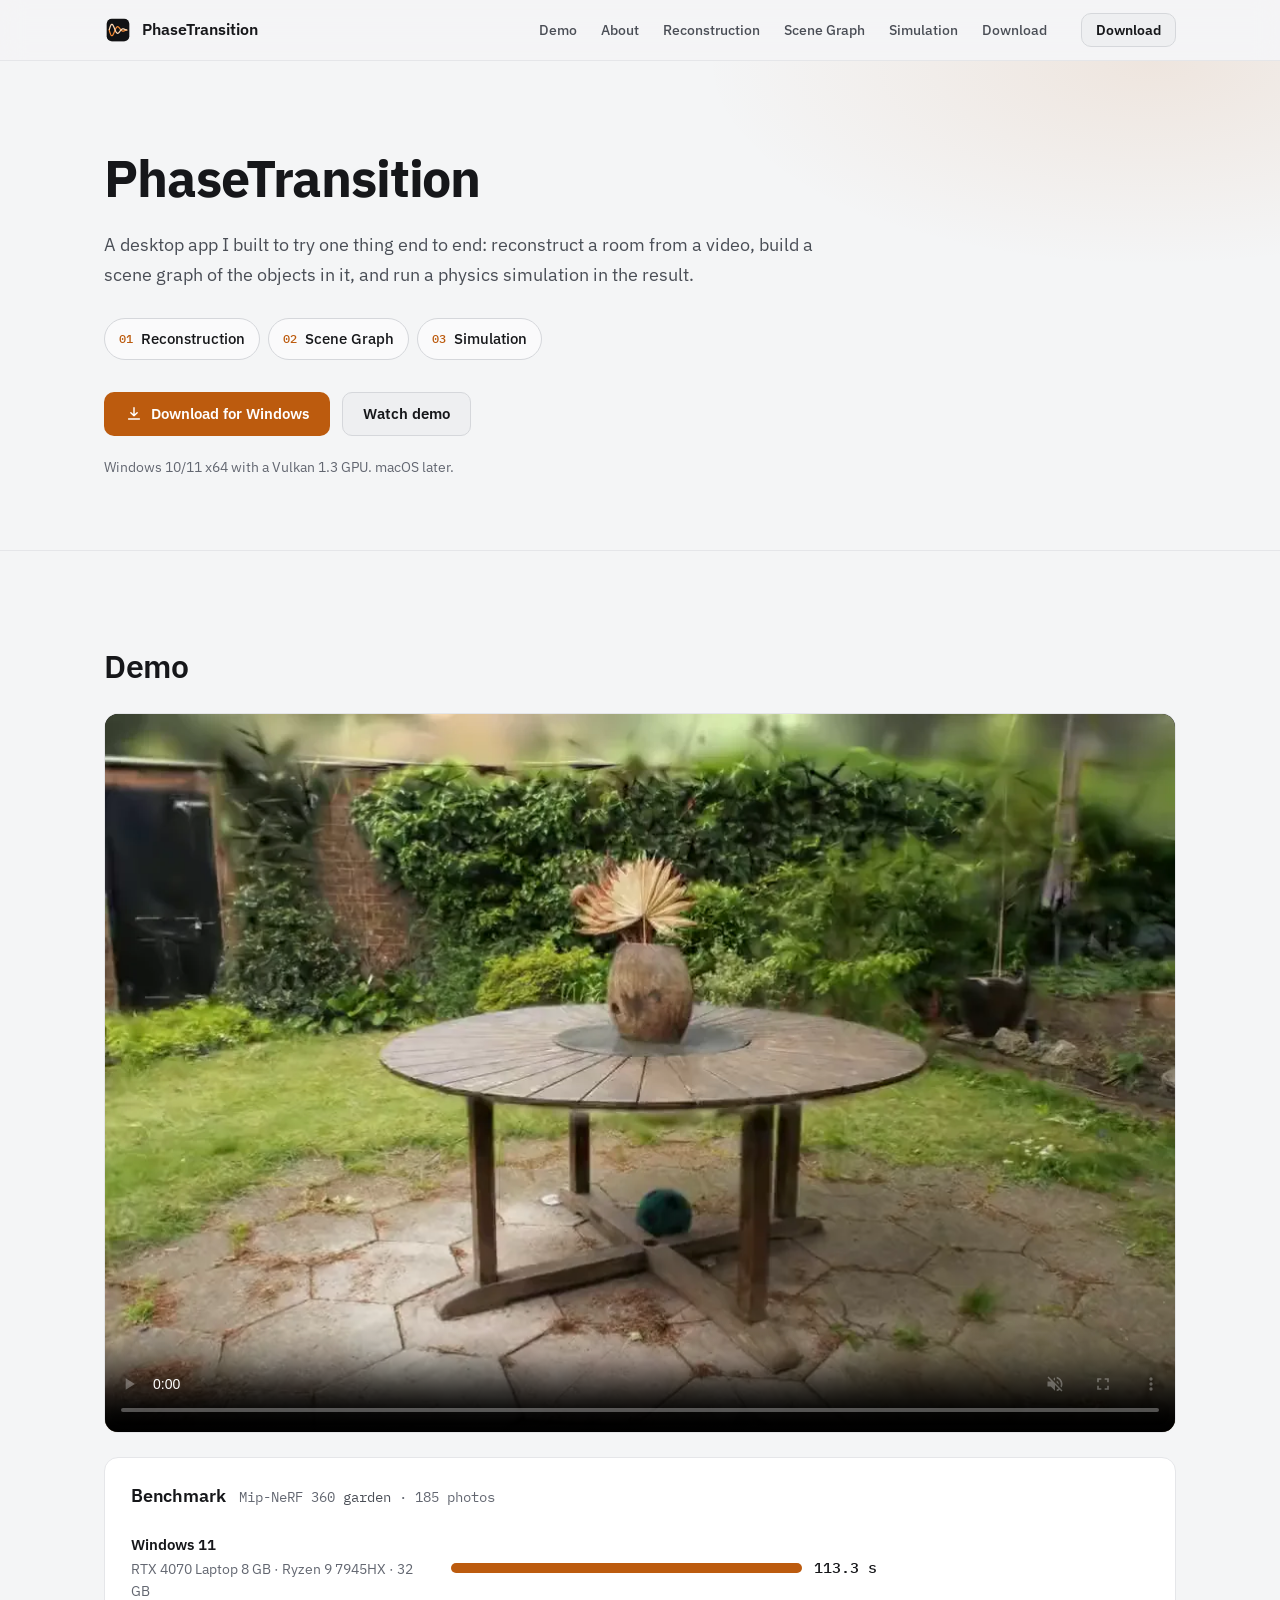
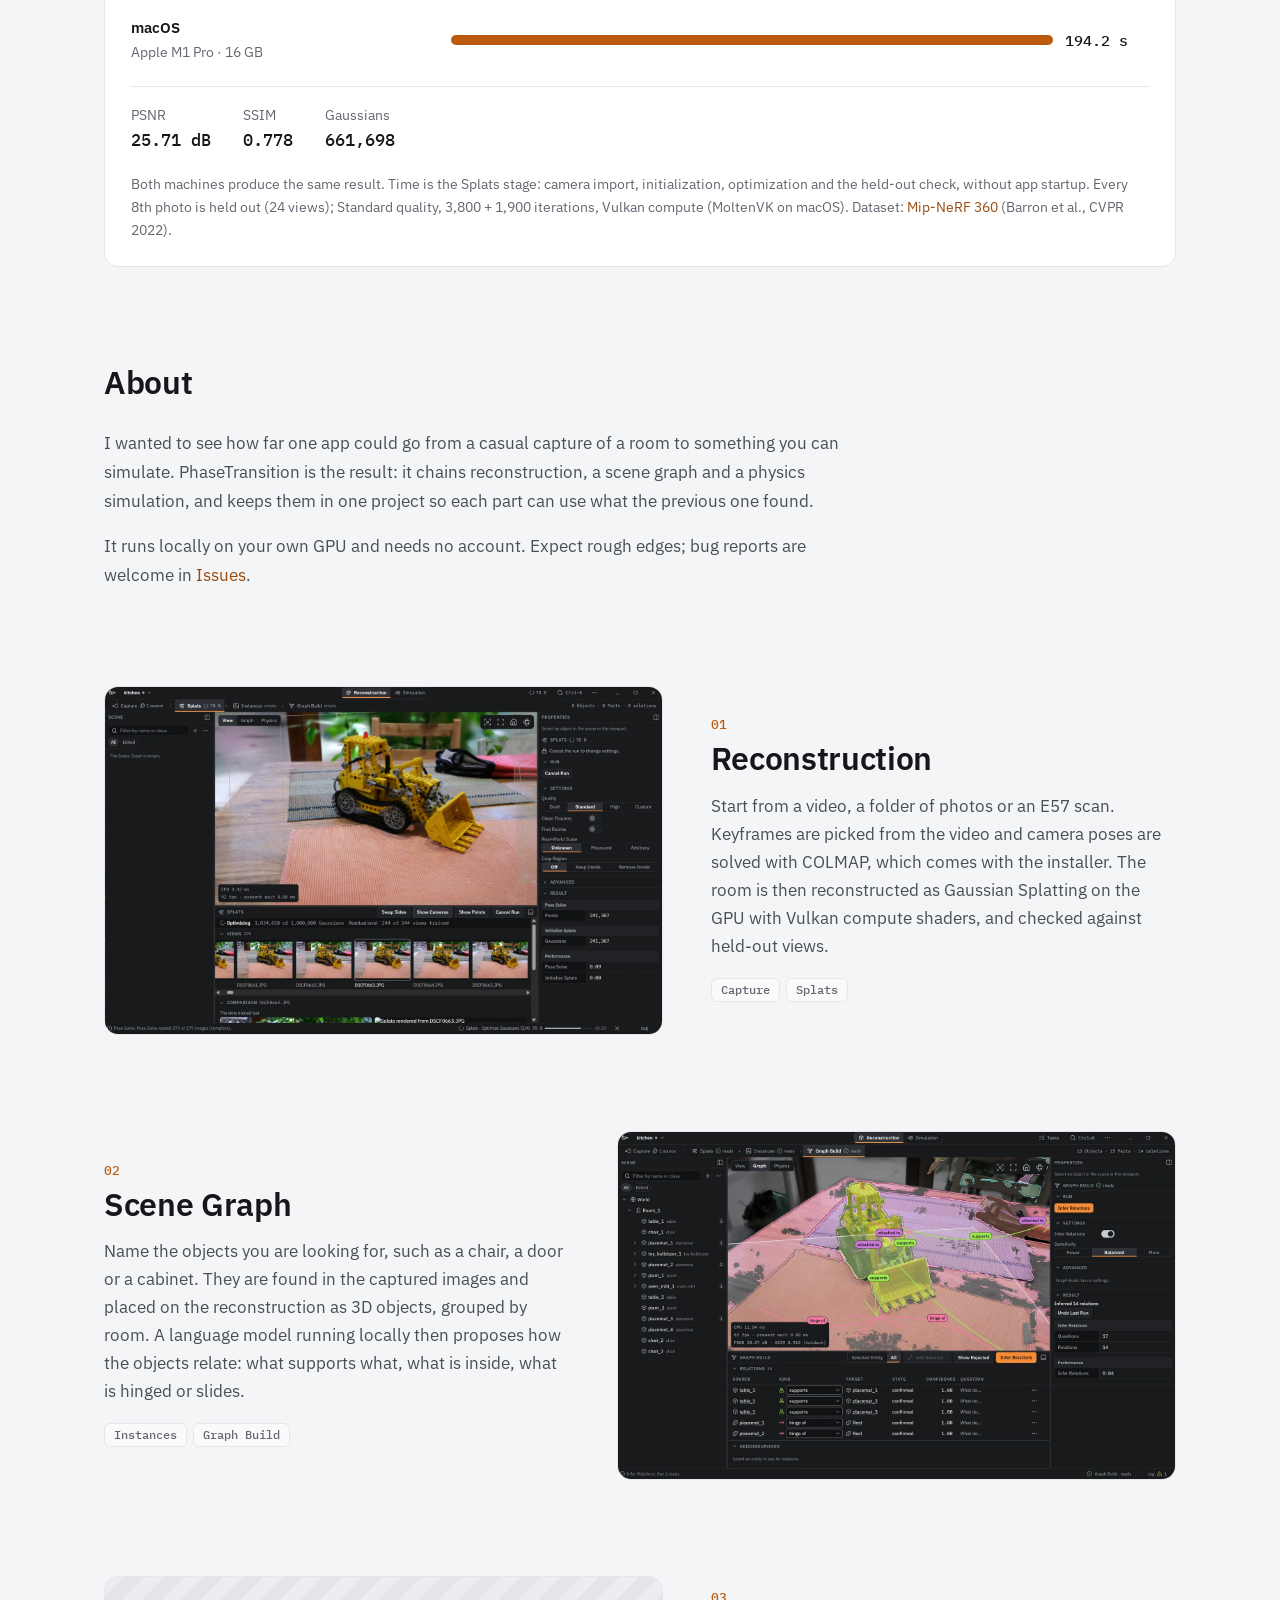
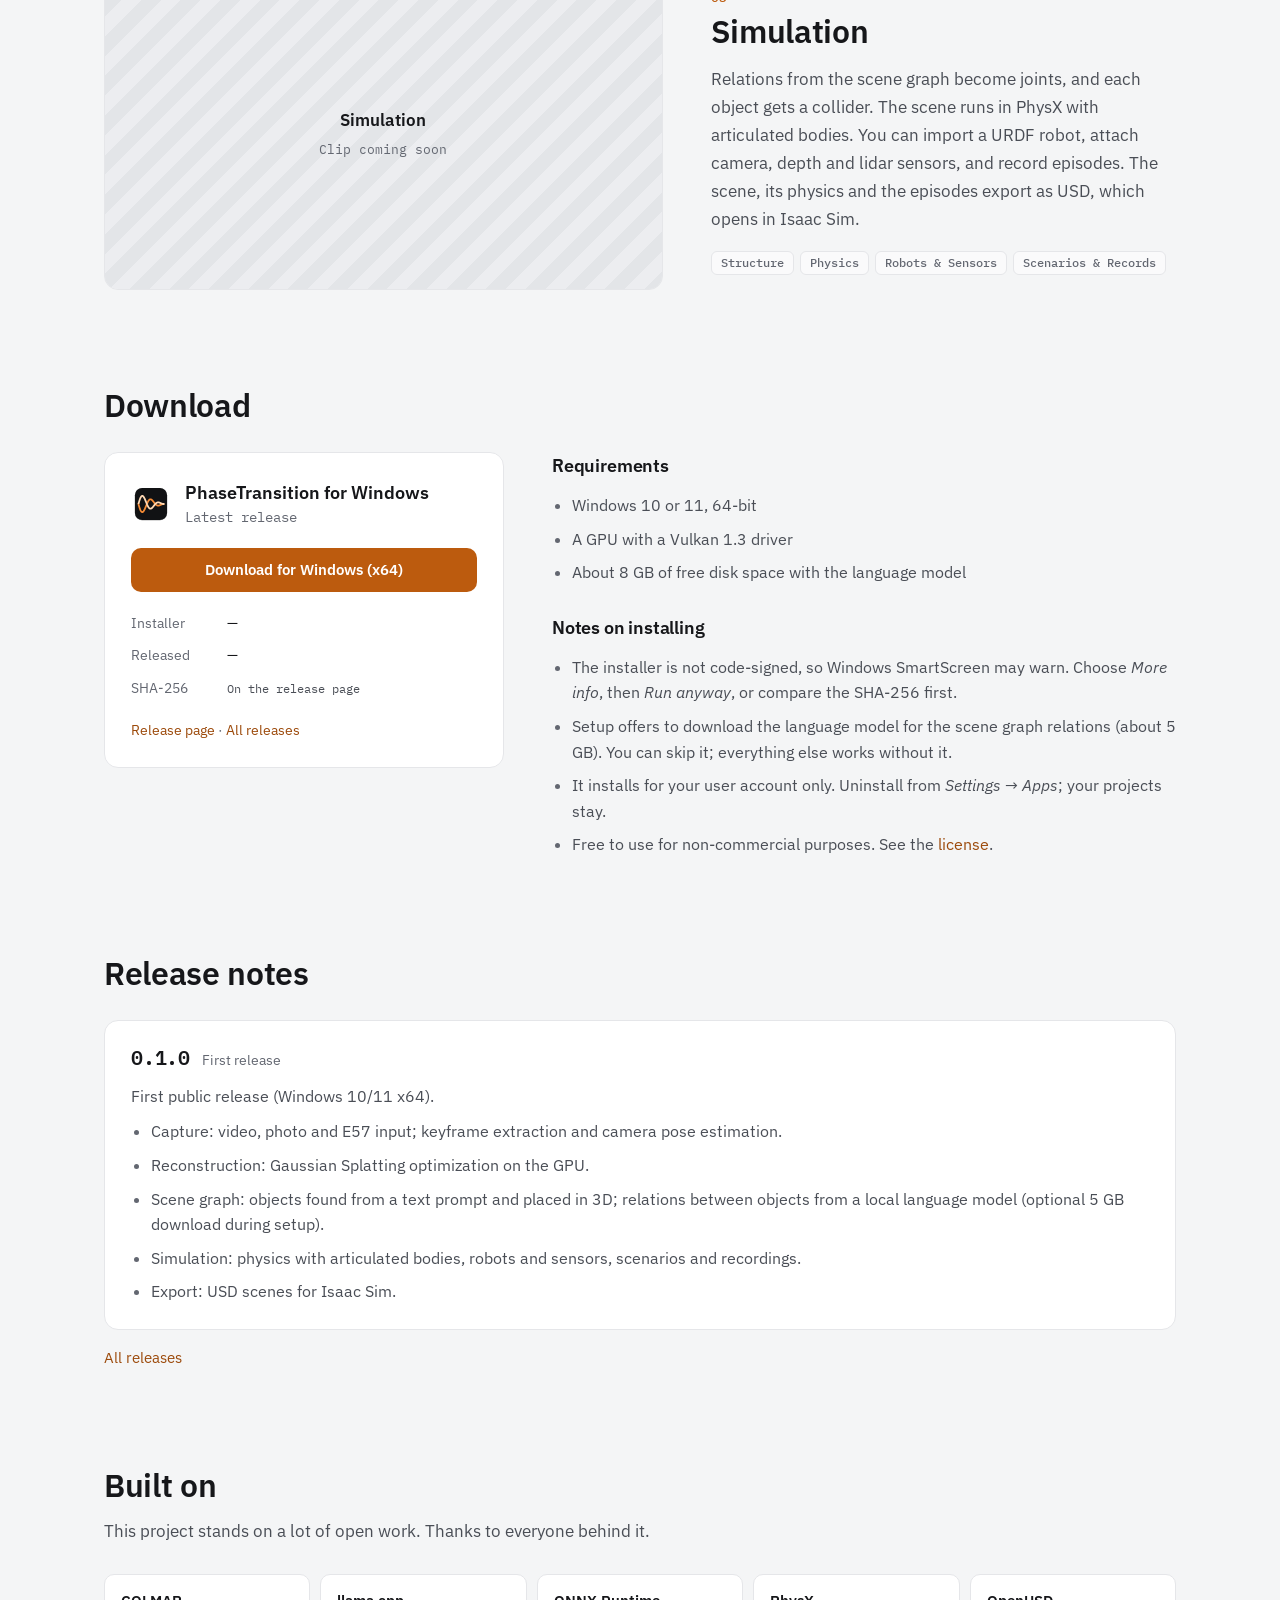
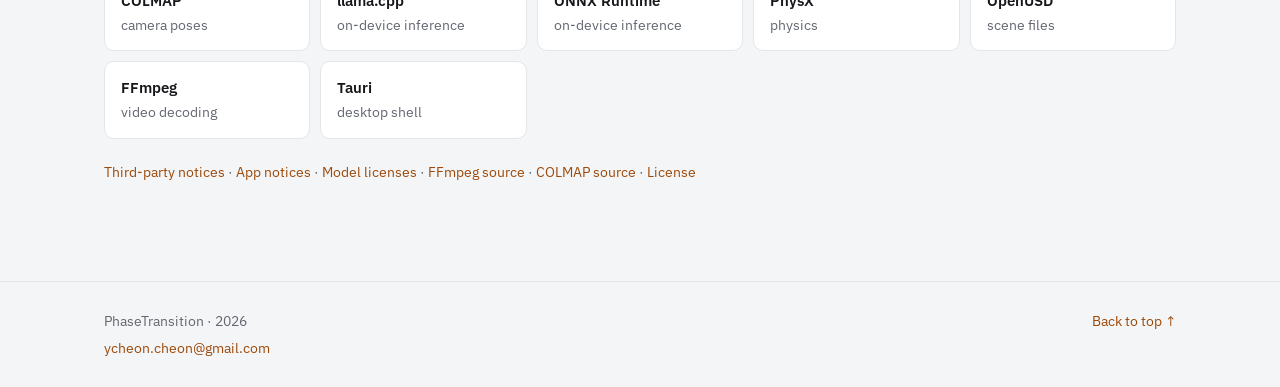
==== docs/index.html @ 4dd26471 "Project page and README The project page (docs/, GitHub Pages) staged by the app's release tooling, " ====
<!doctype html>
<html lang="en">
<head>
  <meta charset="utf-8">
  <meta name="viewport" content="width=device-width, initial-scale=1">
  <title>PhaseTransition</title>
  <meta name="description" content="Reconstruct a room from a video, build a scene graph of what is in it, and run a physics simulation in it.">
  <meta property="og:title" content="PhaseTransition">
  <meta property="og:description" content="Reconstruction, scene graph and simulation in one desktop app.">
  <meta property="og:type" content="website">
  <meta name="color-scheme" content="dark light">
  <link rel="icon" href="assets/img/app_icon.svg" type="image/svg+xml">
  <link rel="preconnect" href="https://fonts.googleapis.com">
  <link rel="preconnect" href="https://fonts.gstatic.com" crossorigin>
  <link rel="stylesheet" href="https://fonts.googleapis.com/css2?family=IBM+Plex+Mono:wght@400;500&family=IBM+Plex+Sans:wght@400;500;600;700&display=swap">
  <link rel="stylesheet" href="assets/css/site.css">
  <script src="assets/js/site.js" defer></script>
</head>
<body data-repo="chanchoen/PhaseTransition" data-installer="PhaseTransition_x64-setup.exe" data-youtube-id="">

<a class="skip" href="#main">Skip to content</a>

<header class="nav" id="top">
  <div class="nav__inner">
    <a class="brand" href="#top" aria-label="PhaseTransition, back to top">
      <img src="assets/img/app_icon.svg" alt="" width="28" height="28">
      <span>PhaseTransition</span>
    </a>
    <nav class="nav__links" aria-label="Sections">
      <a href="#demo">Demo</a>
      <a href="#about">About</a>
      <a href="#reconstruction">Reconstruction</a>
      <a href="#scene-graph">Scene Graph</a>
      <a href="#simulation">Simulation</a>
      <a href="#download">Download</a>
    </nav>
    <a class="button button--secondary button--small" href="https://github.com/chanchoen/PhaseTransition/releases/latest/download/PhaseTransition_x64-setup.exe" data-download>Download</a>
  </div>
</header>

<main id="main">

  <section class="hero">
    <div class="hero__inner">
      <h1>PhaseTransition</h1>
      <p class="hero__lede">A desktop app I built to try one thing end to end: reconstruct a room from a video, build a scene graph of the objects in it, and run a physics simulation in the result.</p>
      <ol class="hero__parts" aria-label="Parts">
        <li><a href="#reconstruction">Reconstruction</a></li>
        <li><a href="#scene-graph">Scene Graph</a></li>
        <li><a href="#simulation">Simulation</a></li>
      </ol>
      <div class="hero__actions">
        <a class="button button--primary" href="https://github.com/chanchoen/PhaseTransition/releases/latest/download/PhaseTransition_x64-setup.exe" data-download>
          <svg viewBox="0 0 20 20" aria-hidden="true"><path d="M10 3v9m0 0-3.5-3.5M10 12l3.5-3.5M4 15.5h12" fill="none" stroke="currentColor" stroke-width="1.6" stroke-linecap="round" stroke-linejoin="round"/></svg>
          Download for Windows
        </a>
        <a class="button button--secondary" href="#demo">Watch demo</a>
      </div>
      <p class="hero__meta" data-os-note>Windows 10/11 x64 with a Vulkan 1.3 GPU. macOS later.</p>
    </div>
  </section>

  <section class="section" id="demo" aria-labelledby="demo-title">
    <div class="section__head">
      <h2 id="demo-title">Demo</h2>
    </div>
    <div class="teaser teaser--video" data-teaser data-video-download="">
      <video src="assets/video/demo_video.mp4" poster="assets/img/demo_poster.webp" width="1072" height="720" controls muted loop playsinline preload="metadata" aria-label="Demo video"></video>
    </div>
    <p class="teaser__links" data-teaser-links hidden>
      <a href="#" data-teaser-download>Download the video</a>
    </p>
    <div class="bench card" role="group" aria-labelledby="bench-title">
      <div class="bench__head">
        <h3 id="bench-title">Benchmark</h3>
        <p class="bench__scene">Mip-NeRF 360 <em>garden</em> · 185 photos</p>
      </div>
      <dl class="bench__bars">
        <div class="bench__row" style="--share: 0.583">
          <dt><span class="bench__os">Windows 11</span><span class="bench__hw">RTX 4070 Laptop 8 GB · Ryzen 9 7945HX · 32 GB</span></dt>
          <dd><span class="bench__bar" aria-hidden="true"></span><span class="bench__time">113.3 s</span></dd>
        </div>
        <div class="bench__row" style="--share: 1">
          <dt><span class="bench__os">macOS</span><span class="bench__hw">Apple M1 Pro · 16 GB</span></dt>
          <dd><span class="bench__bar" aria-hidden="true"></span><span class="bench__time">194.2 s</span></dd>
        </div>
      </dl>
      <dl class="bench__quality">
        <div><dt>PSNR</dt><dd>25.71 dB</dd></div>
        <div><dt>SSIM</dt><dd>0.778</dd></div>
        <div><dt>Gaussians</dt><dd>661,698</dd></div>
      </dl>
      <p class="bench__note">Both machines produce the same result. Time is the Splats stage: camera import, initialization, optimization and the held-out check, without app startup. Every 8th photo is held out (24 views); Standard quality, 3,800 + 1,900 iterations, Vulkan compute (MoltenVK on macOS). Dataset: <a href="https://jonbarron.info/mipnerf360/">Mip-NeRF 360</a> (Barron et al., CVPR 2022).</p>
    </div>
  </section>

  <section class="section" id="about" aria-labelledby="about-title">
    <div class="section__head">
      <h2 id="about-title">About</h2>
    </div>
    <div class="prose">
      <p>I wanted to see how far one app could go from a casual capture of a room to something you can simulate. PhaseTransition is the result: it chains reconstruction, a scene graph and a physics simulation, and keeps them in one project so each part can use what the previous one found.</p>
      <p>It runs locally on your own GPU and needs no account. Expect rough edges; bug reports are welcome in <a href="https://github.com/chanchoen/PhaseTransition/issues" data-repo-link="issues">Issues</a>.</p>
    </div>
  </section>

  <section class="section" id="reconstruction" aria-labelledby="reconstruction-title">
    <article class="part">
      <figure class="media media--16x10">
        <img src="assets/img/reconstruction.webp" alt="The Splats step optimizing a kitchen scene, with the training views below the viewport" width="1600" height="1000" loading="lazy" decoding="async">
      </figure>
      <div class="part__text">
        <p class="part__index">01</p>
        <h2 id="reconstruction-title">Reconstruction</h2>
        <p>Start from a video, a folder of photos or an E57 scan. Keyframes are picked from the video and camera poses are solved with COLMAP, which comes with the installer. The room is then reconstructed as Gaussian Splatting on the GPU with Vulkan compute shaders, and checked against held-out views.</p>
        <ul class="part__stages" aria-label="Stages"><li>Capture</li><li>Splats</li></ul>
      </div>
    </article>
  </section>

  <section class="section" id="scene-graph" aria-labelledby="scene-graph-title">
    <article class="part part--flip">
      <figure class="media media--16x10">
        <img src="assets/img/scene_graph.webp" alt="The Graph Build step showing the kitchen's objects and the relations inferred between them" width="1600" height="1000" loading="lazy" decoding="async">
      </figure>
      <div class="part__text">
        <p class="part__index">02</p>
        <h2 id="scene-graph-title">Scene Graph</h2>
        <p>Name the objects you are looking for, such as a chair, a door or a cabinet. They are found in the captured images and placed on the reconstruction as 3D objects, grouped by room. A language model running locally then proposes how the objects relate: what supports what, what is inside, what is hinged or slides.</p>
        <ul class="part__stages" aria-label="Stages"><li>Instances</li><li>Graph Build</li></ul>
      </div>
    </article>
  </section>

  <section class="section" id="simulation" aria-labelledby="simulation-title">
    <article class="part">
      <figure class="media" data-video="" data-poster="">
        <div class="placeholder"><span class="placeholder__label">Simulation</span><span class="placeholder__note">Clip coming soon</span></div>
      </figure>
      <div class="part__text">
        <p class="part__index">03</p>
        <h2 id="simulation-title">Simulation</h2>
        <p>Relations from the scene graph become joints, and each object gets a collider. The scene runs in PhysX with articulated bodies. You can import a URDF robot, attach camera, depth and lidar sensors, and record episodes. The scene, its physics and the episodes export as USD, which opens in Isaac Sim.</p>
        <ul class="part__stages" aria-label="Stages"><li>Structure</li><li>Physics</li><li>Robots &amp; Sensors</li><li>Scenarios &amp; Records</li></ul>
      </div>
    </article>
  </section>

  <section class="section" id="download" aria-labelledby="download-title">
    <div class="section__head">
      <h2 id="download-title">Download</h2>
    </div>
    <div class="download">
      <div class="card download__card">
        <div class="download__title">
          <img src="assets/img/app_icon.svg" alt="" width="40" height="40">
          <div>
            <p class="download__product">PhaseTransition for Windows</p>
            <p class="download__version" data-release-version>Latest release</p>
          </div>
        </div>
        <a class="button button--primary button--block" href="https://github.com/chanchoen/PhaseTransition/releases/latest/download/PhaseTransition_x64-setup.exe" data-download>Download for Windows (x64)</a>
        <dl class="download__facts">
          <div><dt>Installer</dt><dd data-release-size>—</dd></div>
          <div><dt>Released</dt><dd data-release-date>—</dd></div>
          <div class="download__sha"><dt>SHA-256</dt><dd><code data-release-sha>On the release page</code></dd></div>
        </dl>
        <p class="download__more"><a href="https://github.com/chanchoen/PhaseTransition/releases/latest" data-repo-link="releases/latest">Release page</a> · <a href="https://github.com/chanchoen/PhaseTransition/releases" data-repo-link="releases">All releases</a></p>
      </div>
      <div class="download__info">
        <h3>Requirements</h3>
        <ul class="list">
          <li>Windows 10 or 11, 64-bit</li>
          <li>A GPU with a Vulkan 1.3 driver</li>
          <li>About 8 GB of free disk space with the language model</li>
        </ul>
        <h3>Notes on installing</h3>
        <ul class="list">
          <li>The installer is not code-signed, so Windows SmartScreen may warn. Choose <em>More info</em>, then <em>Run anyway</em>, or compare the SHA-256 first.</li>
          <li>Setup offers to download the language model for the scene graph relations (about 5 GB). You can skip it; everything else works without it.</li>
          <li>It installs for your user account only. Uninstall from <em>Settings → Apps</em>; your projects stay.</li>
          <li>Free to use for non-commercial purposes. See the <a href="legal/EULA.txt">license</a>.</li>
        </ul>
      </div>
    </div>
  </section>

  <section class="section" id="releases" aria-labelledby="releases-title">
    <div class="section__head">
      <h2 id="releases-title">Release notes</h2>
    </div>
    <div class="releases" data-releases>
      <article class="release card">
        <header class="release__head"><h3>0.1.0</h3><span class="release__tag">First release</span></header>
        <p>First public release (Windows 10/11 x64).</p>
        <ul class="list">
          <li>Capture: video, photo and E57 input; keyframe extraction and camera pose estimation.</li>
          <li>Reconstruction: Gaussian Splatting optimization on the GPU.</li>
          <li>Scene graph: objects found from a text prompt and placed in 3D; relations between objects from a local language model (optional 5 GB download during setup).</li>
          <li>Simulation: physics with articulated bodies, robots and sensors, scenarios and recordings.</li>
          <li>Export: USD scenes for Isaac Sim.</li>
        </ul>
      </article>
    </div>
    <p class="releases__all"><a href="https://github.com/chanchoen/PhaseTransition/releases" data-repo-link="releases">All releases</a></p>
  </section>

  <section class="section" id="credits" aria-labelledby="credits-title">
    <div class="section__head">
      <h2 id="credits-title">Built on</h2>
      <p class="section__lede">This project stands on a lot of open work. Thanks to everyone behind it.</p>
    </div>
    <ul class="credits">
      <li><strong>COLMAP</strong><span>camera poses</span></li>
      <li><strong>llama.cpp</strong><span>on-device inference</span></li>
      <li><strong>ONNX Runtime</strong><span>on-device inference</span></li>
      <li><strong>PhysX</strong><span>physics</span></li>
      <li><strong>OpenUSD</strong><span>scene files</span></li>
      <li><strong>FFmpeg</strong><span>video decoding</span></li>
      <li><strong>Tauri</strong><span>desktop shell</span></li>
    </ul>
    <p class="legal-links">
      <a href="legal/NOTICE.txt">Third-party notices</a> ·
      <a href="legal/THIRD_PARTY_NOTICES_APP.txt">App notices</a> ·
      <a href="legal/MODEL_LICENSES.txt">Model licenses</a> ·
      <a href="https://github.com/chanchoen/PhaseTransition/releases/latest" data-repo-link="releases/latest">FFmpeg source</a> ·
      <a href="https://github.com/colmap/colmap/tree/4.2.1">COLMAP source</a> ·
      <a href="legal/EULA.txt">License</a>
    </p>
  </section>

</main>

<footer class="footer">
  <div class="footer__inner">
    <div class="footer__about">
      <span>PhaseTransition · 2026</span>
      <a href="mailto:ycheon.cheon@gmail.com">ycheon.cheon@gmail.com</a>
    </div>
    <a href="#top">Back to top ↑</a>
  </div>
</footer>

</body>
</html>
---- docs/assets/css/site.css ----
:root {
  --ember-300: #FFAB66;
  --ember-400: #F68C36;
  --ember-500: #E5751C;
  --ember-600: #BC5B0E;
  --ember-700: #9C4A0B;
  --ember-950: #2B1503;

  --font-sans: "IBM Plex Sans", system-ui, -apple-system, "Segoe UI", sans-serif;
  --font-mono: "IBM Plex Mono", "SFMono-Regular", "Cascadia Mono", Consolas, monospace;

  --page-width: 1120px;
  --gutter: 24px;
  --radius-sm: 6px;
  --radius-md: 10px;
  --radius-lg: 14px;
  --nav-h: 60px;

  --bg: #0B0C0E;
  --surface: #111214;
  --panel: #18191C;
  --raised: #202226;
  --border-subtle: #2A2C31;
  --border: #34373D;
  --border-strong: #474B53;
  --text-1: #ECEDEF;
  --text-2: #A9ADB5;
  --text-3: #8A8F99;
  --accent: var(--ember-400);
  --accent-hover: var(--ember-300);
  --accent-pressed: var(--ember-500);
  --on-accent: var(--ember-950);
  --link: var(--ember-300);
  --accent-glow: rgba(246, 140, 54, 0.14);
  --placeholder-a: #15161A;
  --placeholder-b: #1C1D21;
  color-scheme: dark;
}

@media (prefers-color-scheme: light) {
  :root:not([data-theme="dark"]) {
    --bg: #F4F5F6;
    --surface: #FAFAFB;
    --panel: #FFFFFF;
    --raised: #EEEFF1;
    --border-subtle: #E5E6E9;
    --border: #D5D7DB;
    --border-strong: #B6B9C0;
    --text-1: #16171A;
    --text-2: #4A4E56;
    --text-3: #636771;
    --accent: var(--ember-600);
    --accent-hover: var(--ember-700);
    --accent-pressed: var(--ember-700);
    --on-accent: #FFFFFF;
    --link: var(--ember-700);
    --accent-glow: rgba(188, 91, 14, 0.10);
    --placeholder-a: #ECEDF0;
    --placeholder-b: #E3E5E8;
    color-scheme: light;
  }
}

*, *::before, *::after { box-sizing: border-box; }

html { scroll-behavior: smooth; scroll-padding-top: calc(var(--nav-h) + 16px); }

@media (prefers-reduced-motion: reduce) {
  html { scroll-behavior: auto; }
  *, *::before, *::after { transition: none !important; animation: none !important; }
}

body {
  margin: 0;
  background: var(--bg);
  color: var(--text-1);
  font: 400 16px/1.6 var(--font-sans);
  -webkit-font-smoothing: antialiased;
  text-rendering: optimizeLegibility;
}

img, svg, video, iframe { display: block; max-width: 100%; }

a { color: var(--link); text-decoration: none; }
a:hover { text-decoration: underline; text-underline-offset: 3px; }
a:focus-visible, button:focus-visible {
  outline: 2px solid var(--accent);
  outline-offset: 3px;
  border-radius: var(--radius-sm);
}

h1, h2, h3 { margin: 0; font-weight: 600; letter-spacing: -0.01em; }
p { margin: 0; }
code { font-family: var(--font-mono); font-size: 0.85em; }

.skip {
  position: absolute; left: 16px; top: -48px; z-index: 20;
  padding: 8px 12px; border-radius: var(--radius-sm);
  background: var(--accent); color: var(--on-accent); font-weight: 600;
}
.skip:focus { top: 12px; }

.button {
  display: inline-flex; align-items: center; justify-content: center; gap: 8px;
  min-height: 44px; padding: 0 20px;
  border: 1px solid transparent; border-radius: var(--radius-md);
  font: 600 15px/1 var(--font-sans);
  white-space: nowrap; cursor: pointer;
  transition: background-color 120ms ease, border-color 120ms ease, color 120ms ease;
}
.button:hover { text-decoration: none; }
.button svg { width: 18px; height: 18px; }
.button--primary { background: var(--accent); color: var(--on-accent); }
.button--primary:hover { background: var(--accent-hover); }
.button--primary:active { background: var(--accent-pressed); }
.button--secondary { background: var(--raised); border-color: var(--border); color: var(--text-1); }
.button--secondary:hover { border-color: var(--border-strong); }
.button--ghost { color: var(--text-2); }
.button--ghost:hover { color: var(--text-1); }
.button--small { min-height: 34px; padding: 0 14px; font-size: 14px; }
.button--block { width: 100%; }

.card {
  background: var(--panel);
  border: 1px solid var(--border-subtle);
  border-radius: var(--radius-lg);
}

.nav {
  position: sticky; top: 0; z-index: 10;
  background: color-mix(in srgb, var(--bg) 82%, transparent);
  backdrop-filter: saturate(140%) blur(12px);
  -webkit-backdrop-filter: saturate(140%) blur(12px);
  border-bottom: 1px solid var(--border-subtle);
}
.nav__inner {
  display: flex; align-items: center; gap: 24px;
  max-width: var(--page-width); height: var(--nav-h);
  margin: 0 auto; padding: 0 var(--gutter);
}
.brand {
  display: inline-flex; align-items: center; gap: 10px;
  color: var(--text-1); font-weight: 600; font-size: 16px;
}
.brand:hover { text-decoration: none; }
.nav__links { display: flex; gap: 4px; margin-left: auto; }
.nav__links a {
  padding: 6px 10px; border-radius: var(--radius-sm);
  color: var(--text-2); font-size: 14px; font-weight: 500;
}
.nav__links a:hover { color: var(--text-1); background: var(--raised); text-decoration: none; }
.nav__links a[aria-current="true"] { color: var(--text-1); }
.nav__links a[aria-current="true"]::after {
  content: ""; display: block; height: 2px; margin-top: 3px;
  border-radius: 1px; background: var(--accent);
}

.hero {
  position: relative; overflow: hidden;
  border-bottom: 1px solid var(--border-subtle);
  background:
    radial-gradient(50% 60% at 90% 0%, var(--accent-glow), transparent 70%),
    var(--bg);
}
.hero__inner {
  max-width: var(--page-width); margin: 0 auto;
  padding: 88px var(--gutter) 72px;
}
.hero h1 {
  font-size: clamp(36px, 5vw, 52px); line-height: 1.1; font-weight: 700; letter-spacing: -0.02em;
}
.hero__lede {
  max-width: 42em; margin-top: 24px;
  color: var(--text-2); font-size: 18px; line-height: 1.65;
}
.hero__parts {
  display: flex; flex-wrap: wrap; gap: 8px; margin: 28px 0 0; padding: 0; list-style: none;
}
.hero__parts a {
  display: inline-flex; align-items: center; gap: 8px;
  padding: 8px 14px; border: 1px solid var(--border); border-radius: 999px;
  background: var(--surface); color: var(--text-1); font-size: 15px; font-weight: 500;
}
.hero__parts a:hover { border-color: var(--border-strong); text-decoration: none; }
.hero__parts li { counter-increment: part; }
.hero__parts a::before {
  content: "0" counter(part); color: var(--accent); font: 500 12px/1 var(--font-mono);
}
.hero__parts { counter-reset: part; }
.hero__actions { display: flex; flex-wrap: wrap; gap: 12px; margin-top: 32px; }
.hero__meta { margin-top: 20px; color: var(--text-3); font-size: 14px; }

.section {
  max-width: var(--page-width); margin: 0 auto;
  padding: 96px var(--gutter) 0;
}
.section:last-of-type { padding-bottom: 96px; }
.section__head { max-width: 46em; margin-bottom: 28px; }
.section__head h2, .part__text h2 { font-size: clamp(26px, 3vw, 32px); line-height: 1.2; }
.section__lede { margin-top: 14px; color: var(--text-2); font-size: 17px; }

.placeholder {
  display: flex; flex-direction: column; align-items: center; justify-content: center; gap: 6px;
  width: 100%; height: 100%; padding: 24px; text-align: center;
  background:
    repeating-linear-gradient(135deg, var(--placeholder-a) 0 14px, var(--placeholder-b) 14px 28px);
}
.placeholder__label { color: var(--text-1); font-weight: 600; font-size: 17px; }
.placeholder__note { max-width: 30em; color: var(--text-3); font: 400 13px/1.5 var(--font-mono); }
.placeholder--wide .placeholder__label { font-size: 22px; }

.teaser {
  aspect-ratio: 16 / 9; overflow: hidden;
  border: 1px solid var(--border-subtle); border-radius: var(--radius-lg);
  background: var(--surface);
}
.teaser iframe, .teaser video { width: 100%; height: 100%; border: 0; }
.teaser--video { aspect-ratio: 1072 / 720; }
.teaser video { background: #000; }
.teaser__play {
  position: relative; display: block; width: 100%; height: 100%; padding: 0;
  border: 0; background: #000 center / cover no-repeat; cursor: pointer;
}
.teaser__play span {
  position: absolute; inset: 50% auto auto 50%; transform: translate(-50%, -50%);
  display: inline-flex; align-items: center; gap: 10px;
  padding: 14px 22px; border-radius: 999px;
  background: var(--accent); color: var(--on-accent); font: 600 16px/1 var(--font-sans);
}
.teaser__links { margin-top: 14px; font-size: 14px; }

.prose { display: grid; gap: 16px; max-width: 44em; color: var(--text-2); font-size: 17px; line-height: 1.7; }

.part { display: grid; grid-template-columns: 1.2fr 1fr; gap: 48px; align-items: center; }
.part--flip { grid-template-columns: 1fr 1.2fr; }
.part--flip .media { order: 2; }
.part__index { margin-bottom: 8px; color: var(--accent); font: 500 13px/1 var(--font-mono); }
.part__text > p:not(.part__index) { margin-top: 14px; color: var(--text-2); font-size: 16.5px; line-height: 1.7; }
.part__stages {
  display: flex; flex-wrap: wrap; gap: 6px; margin: 18px 0 0; padding: 0; list-style: none;
}
.part__stages li {
  padding: 5px 9px; border: 1px solid var(--border-subtle); border-radius: var(--radius-sm);
  background: var(--surface); color: var(--text-3); font: 500 12px/1 var(--font-mono);
}

.media {
  margin: 0; aspect-ratio: 16 / 9; overflow: hidden;
  border: 1px solid var(--border-subtle); border-radius: var(--radius-lg);
  background: var(--surface);
}
.media--16x10 { aspect-ratio: 16 / 10; }
.media video, .media img { width: 100%; height: 100%; object-fit: cover; }

.bench { display: grid; gap: 22px; margin-top: 24px; padding: 24px 26px; }
.bench__head { display: flex; flex-wrap: wrap; align-items: baseline; gap: 6px 14px; }
.bench__head h3 { font-size: 18px; }
.bench__scene { color: var(--text-3); font: 400 14px/1.4 var(--font-mono); }
.bench__scene em { font-style: normal; color: var(--text-2); }
.bench__bars, .bench__quality { margin: 0; }
.bench__bars { display: grid; gap: 14px; }
.bench__row { display: grid; grid-template-columns: minmax(0, 300px) 1fr; gap: 8px 20px; align-items: center; }
.bench__row dt { display: grid; gap: 2px; }
.bench__os { font-weight: 600; font-size: 15px; }
.bench__hw { color: var(--text-3); font-size: 13.5px; }
.bench__row dd { display: flex; align-items: center; gap: 12px; margin: 0; }
.bench__bar {
  flex: 0 0 auto; width: calc((100% - 6em) * var(--share)); height: 10px;
  border-radius: 999px; background: var(--accent);
}
.bench__time { color: var(--text-1); font: 500 15px/1 var(--font-mono); white-space: nowrap; }
.bench__quality {
  display: flex; flex-wrap: wrap; gap: 10px 32px;
  padding-top: 18px; border-top: 1px solid var(--border-subtle);
}
.bench__quality div { display: grid; gap: 2px; }
.bench__quality dt { color: var(--text-3); font-size: 13.5px; }
.bench__quality dd { margin: 0; font: 500 17px/1.3 var(--font-mono); }
.bench__note { color: var(--text-3); font-size: 14px; line-height: 1.65; }

.download { display: grid; grid-template-columns: minmax(0, 400px) 1fr; gap: 48px; align-items: start; }
.download__card { display: grid; gap: 20px; padding: 26px; position: sticky; top: calc(var(--nav-h) + 24px); }
.download__title { display: flex; align-items: center; gap: 14px; }
.download__product { font-weight: 600; font-size: 18px; }
.download__version { color: var(--text-3); font: 400 14px/1.4 var(--font-mono); }
.download__facts { display: grid; gap: 10px; margin: 0; font-size: 14px; }
.download__facts div { display: grid; grid-template-columns: 84px 1fr; gap: 12px; }
.download__facts dt { color: var(--text-3); }
.download__facts dd { margin: 0; color: var(--text-1); }
.download__sha code { word-break: break-all; color: var(--text-2); }
.download__more, .download__mac { font-size: 14px; color: var(--text-3); }
.download__info h3 { font-size: 18px; margin: 28px 0 12px; }
.download__info h3:first-child { margin-top: 0; }
.download__info > p { color: var(--text-2); }

.list { display: grid; gap: 8px; margin: 0; padding-left: 20px; color: var(--text-2); }
.list li::marker { color: var(--text-3); }
.list strong { color: var(--text-1); font-weight: 600; }
.list--steps { gap: 12px; }
.list--steps li::marker { color: var(--accent); font: 600 15px var(--font-mono); }

.releases { display: grid; gap: 16px; }
.release { padding: 24px 26px; }
.release__head { display: flex; align-items: baseline; gap: 12px; margin-bottom: 12px; }
.release__head h3 { font: 600 20px/1.2 var(--font-mono); }
.release__tag { color: var(--text-3); font-size: 14px; }
.release > p { color: var(--text-2); margin-bottom: 10px; }
.releases__all { margin-top: 16px; font-size: 15px; }

.credits {
  display: grid; grid-template-columns: repeat(auto-fill, minmax(180px, 1fr)); gap: 10px;
  margin: 0; padding: 0; list-style: none;
}
.credits li {
  display: grid; gap: 2px; padding: 14px 16px;
  border: 1px solid var(--border-subtle); border-radius: var(--radius-md); background: var(--panel);
}
.credits strong { font-size: 15px; font-weight: 600; }
.credits span { color: var(--text-3); font-size: 13.5px; }
.legal-links { margin-top: 20px; color: var(--text-3); font-size: 14px; line-height: 1.9; }

.footer { border-top: 1px solid var(--border-subtle); }
.footer__inner {
  display: flex; justify-content: space-between; gap: 16px; flex-wrap: wrap;
  max-width: var(--page-width); margin: 0 auto; padding: 28px var(--gutter);
  color: var(--text-3); font-size: 14px;
}
.footer__about { display: flex; flex-direction: column; gap: 4px; }

@media (max-width: 960px) {
  .nav__links { display: none; }
  .nav__inner > .button { margin-left: auto; }
  .download { grid-template-columns: 1fr; gap: 32px; }
  .download__card { position: static; }
  .part, .part--flip { grid-template-columns: 1fr; gap: 20px; }
  .part--flip .media { order: 0; }
}

@media (max-width: 600px) {
  :root { --gutter: 16px; }
  .hero__inner { padding-top: 64px; }
  .hero__lede { font-size: 16.5px; }
  .hero__actions .button { flex: 1 1 100%; }
  .bench { padding: 20px 18px; }
  .bench__row { grid-template-columns: 1fr; }
  .section { padding-top: 72px; }
}
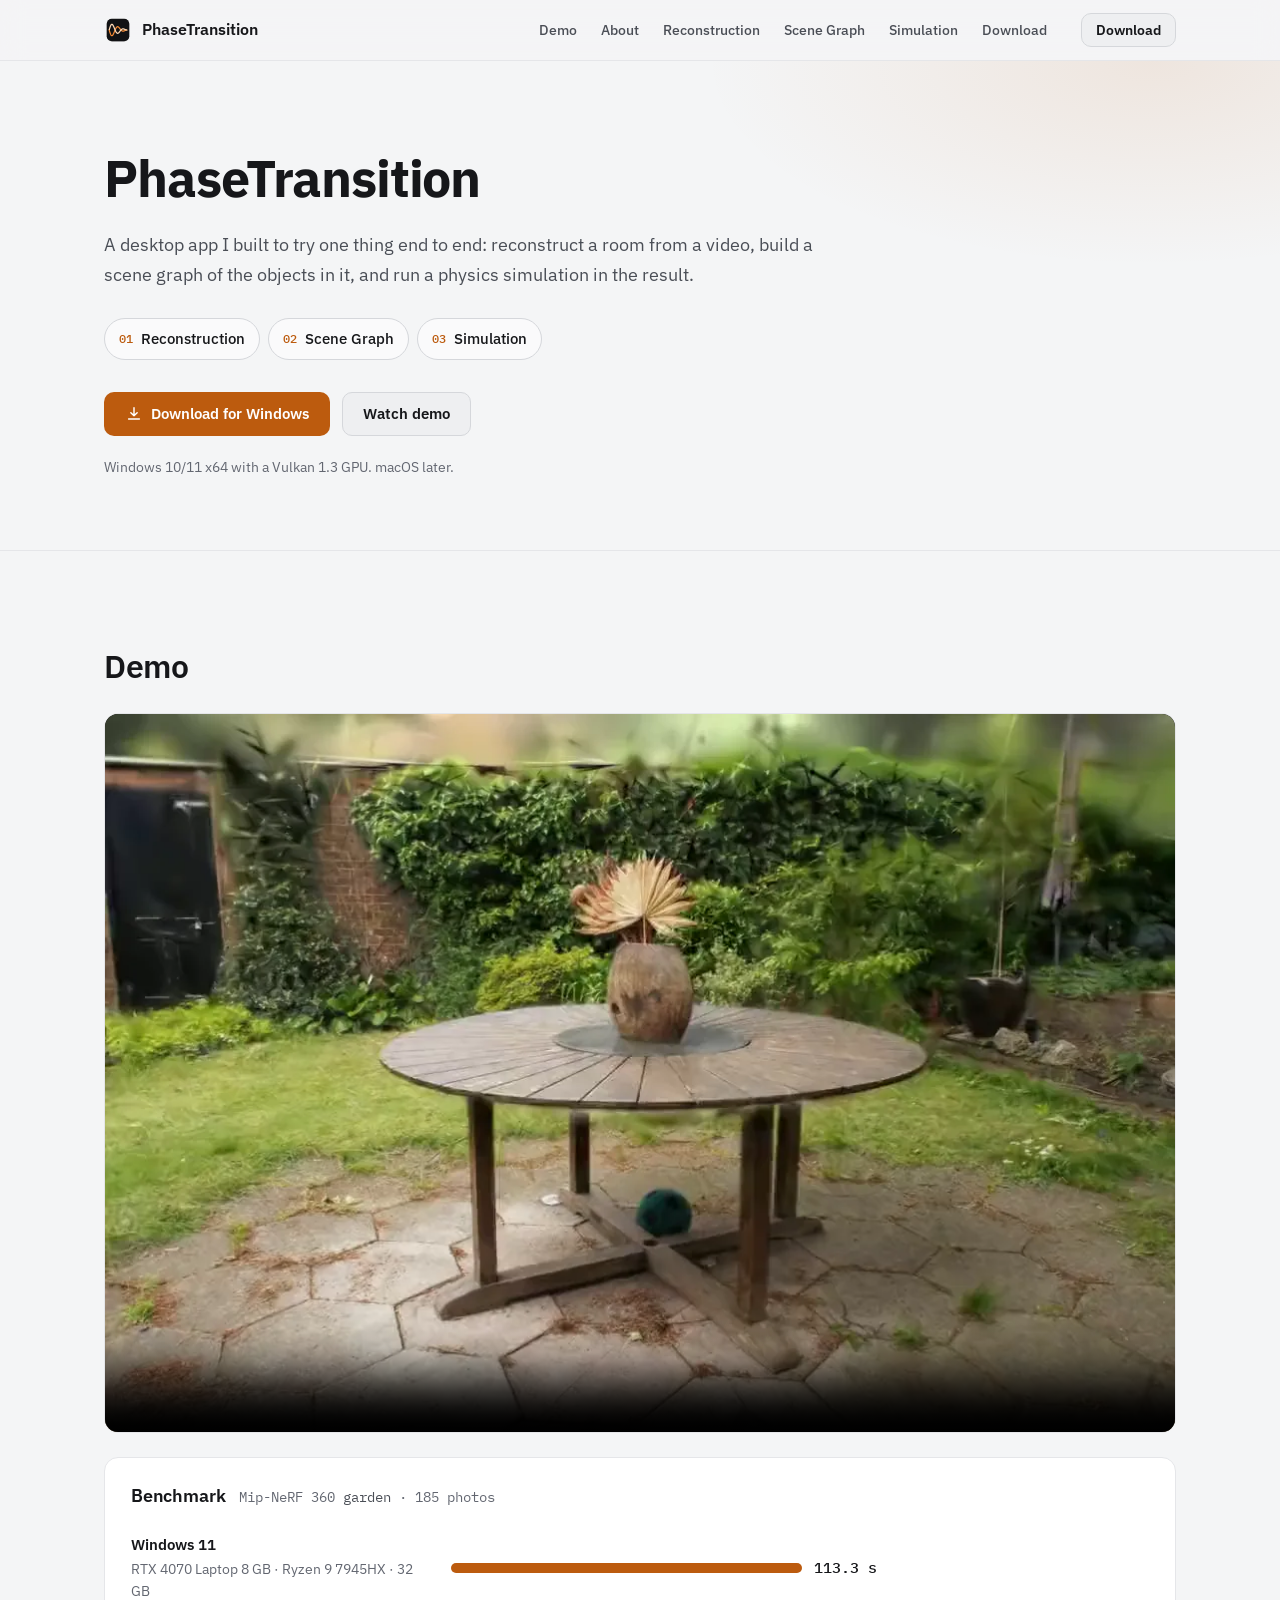
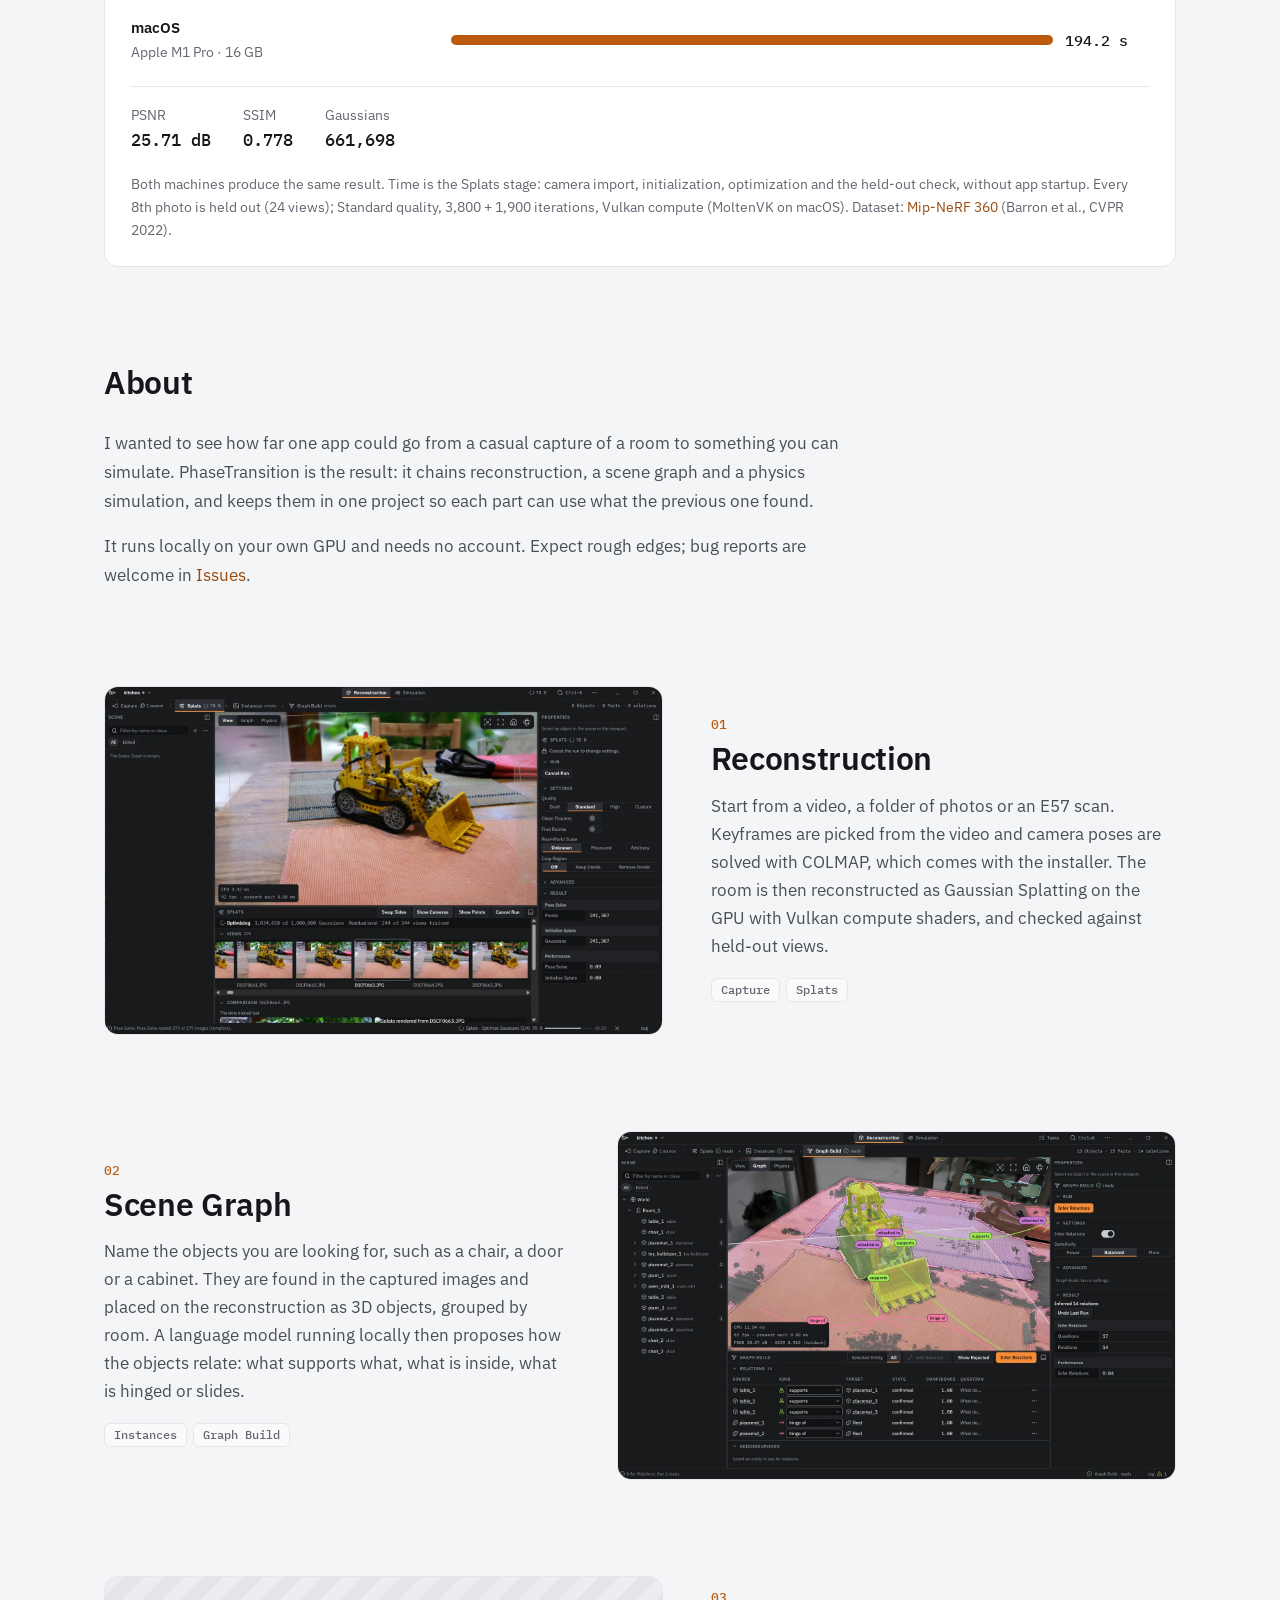
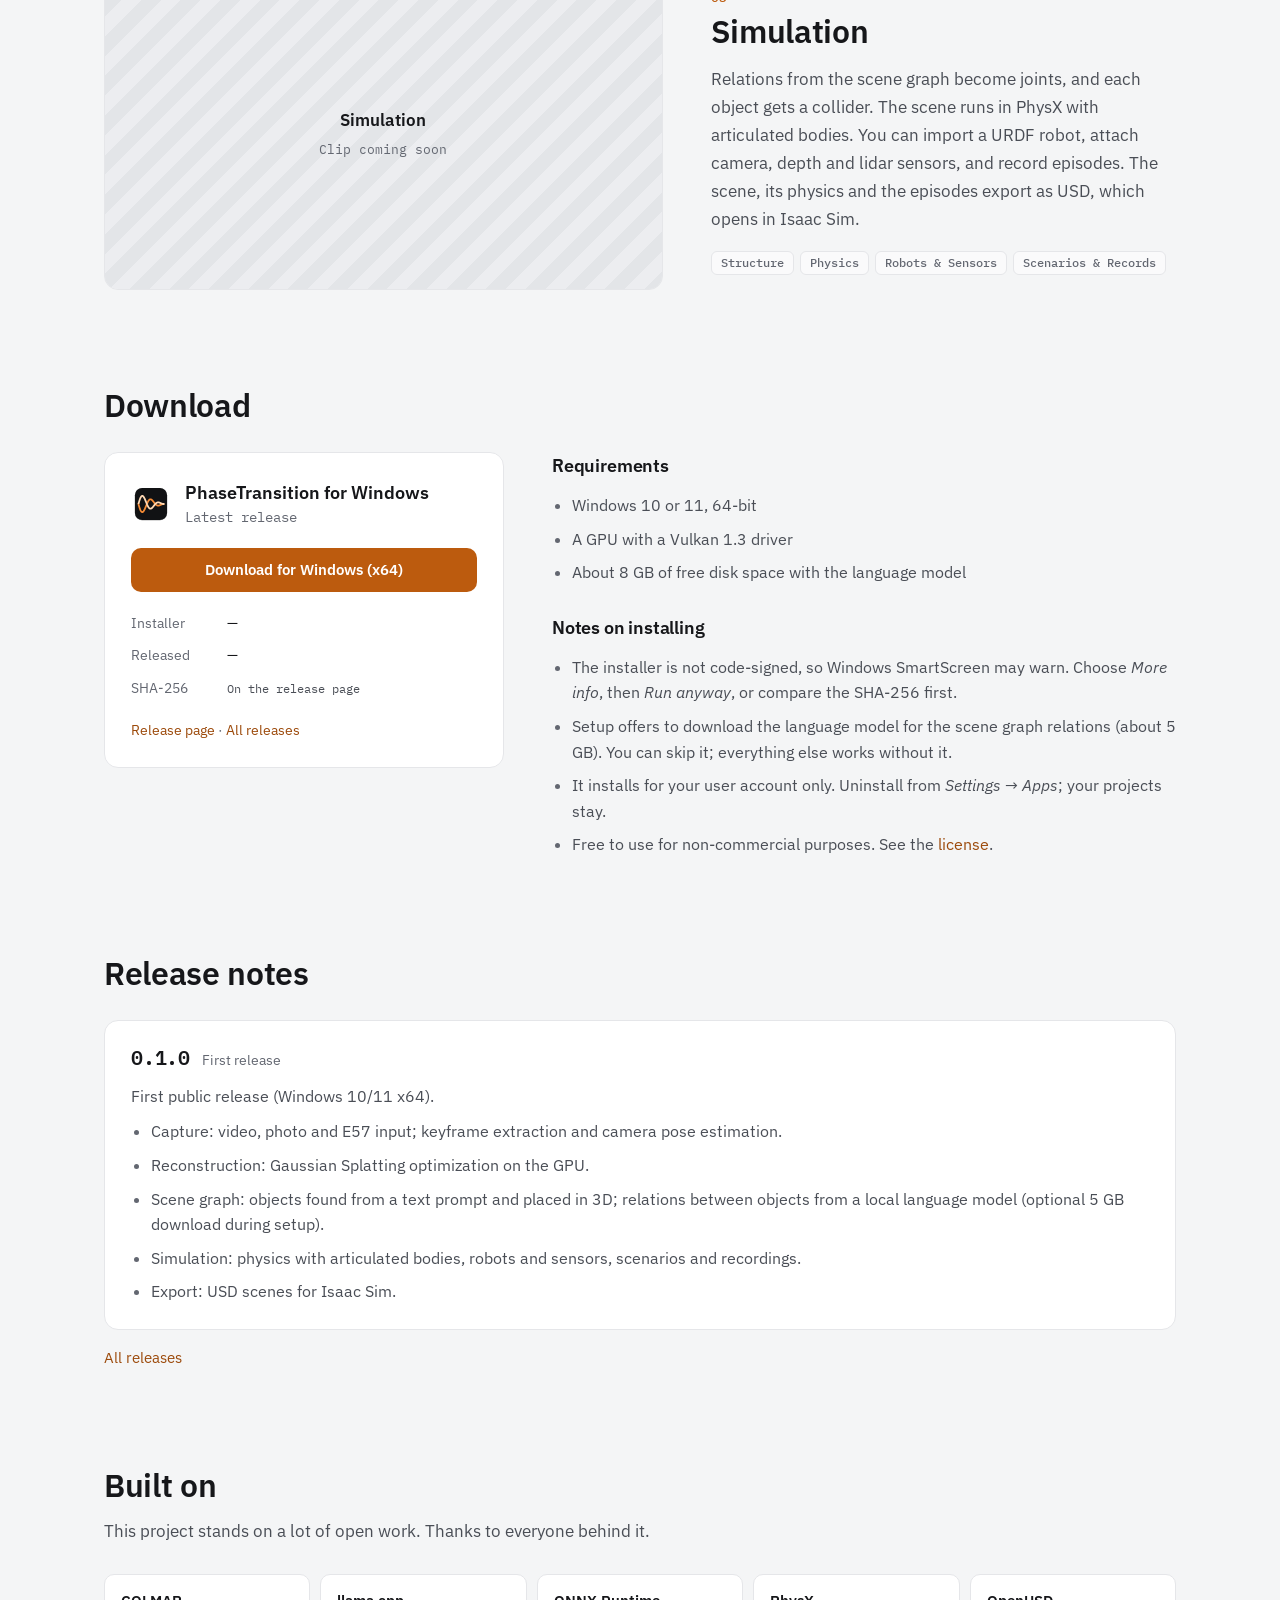
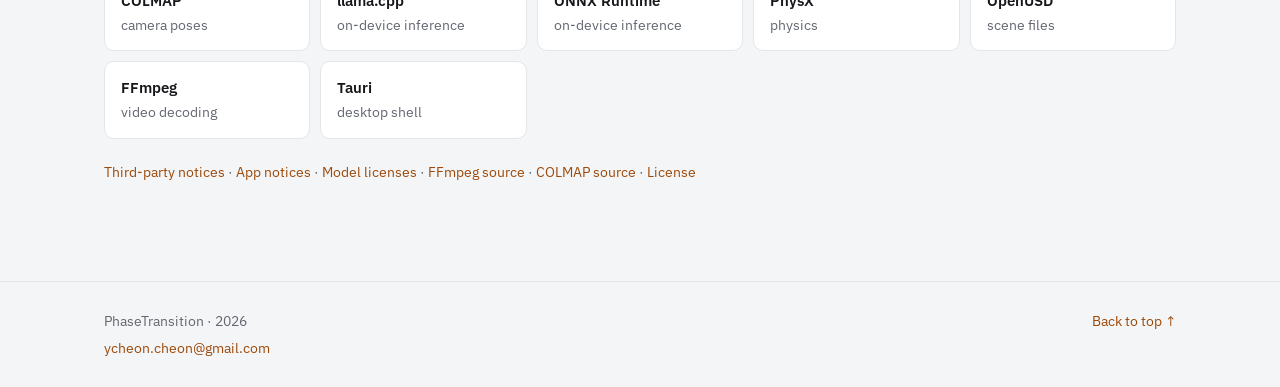
==== commit 1f424c5d: "Download buttons find the installer through the GitHub API The release no longer carries a version-f" ====
--- a/docs/index.html
+++ b/docs/index.html
@@ -16,7 +16,7 @@
   <link rel="stylesheet" href="assets/css/site.css">
   <script src="assets/js/site.js" defer></script>
 </head>
-<body data-repo="chanchoen/PhaseTransition" data-installer="PhaseTransition_x64-setup.exe" data-youtube-id="">
+<body data-repo="chanchoen/PhaseTransition" data-youtube-id="">
 
 <a class="skip" href="#main">Skip to content</a>
 
@@ -34,7 +34,7 @@
       <a href="#simulation">Simulation</a>
       <a href="#download">Download</a>
     </nav>
-    <a class="button button--secondary button--small" href="https://github.com/chanchoen/PhaseTransition/releases/latest/download/PhaseTransition_x64-setup.exe" data-download>Download</a>
+    <a class="button button--secondary button--small" href="https://github.com/chanchoen/PhaseTransition/releases/latest" data-download>Download</a>
   </div>
 </header>
 
@@ -50,7 +50,7 @@
         <li><a href="#simulation">Simulation</a></li>
       </ol>
       <div class="hero__actions">
-        <a class="button button--primary" href="https://github.com/chanchoen/PhaseTransition/releases/latest/download/PhaseTransition_x64-setup.exe" data-download>
+        <a class="button button--primary" href="https://github.com/chanchoen/PhaseTransition/releases/latest" data-download>
           <svg viewBox="0 0 20 20" aria-hidden="true"><path d="M10 3v9m0 0-3.5-3.5M10 12l3.5-3.5M4 15.5h12" fill="none" stroke="currentColor" stroke-width="1.6" stroke-linecap="round" stroke-linejoin="round"/></svg>
           Download for Windows
         </a>
@@ -159,7 +159,7 @@
             <p class="download__version" data-release-version>Latest release</p>
           </div>
         </div>
-        <a class="button button--primary button--block" href="https://github.com/chanchoen/PhaseTransition/releases/latest/download/PhaseTransition_x64-setup.exe" data-download>Download for Windows (x64)</a>
+        <a class="button button--primary button--block" href="https://github.com/chanchoen/PhaseTransition/releases/latest" data-download>Download for Windows (x64)</a>
         <dl class="download__facts">
           <div><dt>Installer</dt><dd data-release-size>—</dd></div>
           <div><dt>Released</dt><dd data-release-date>—</dd></div>
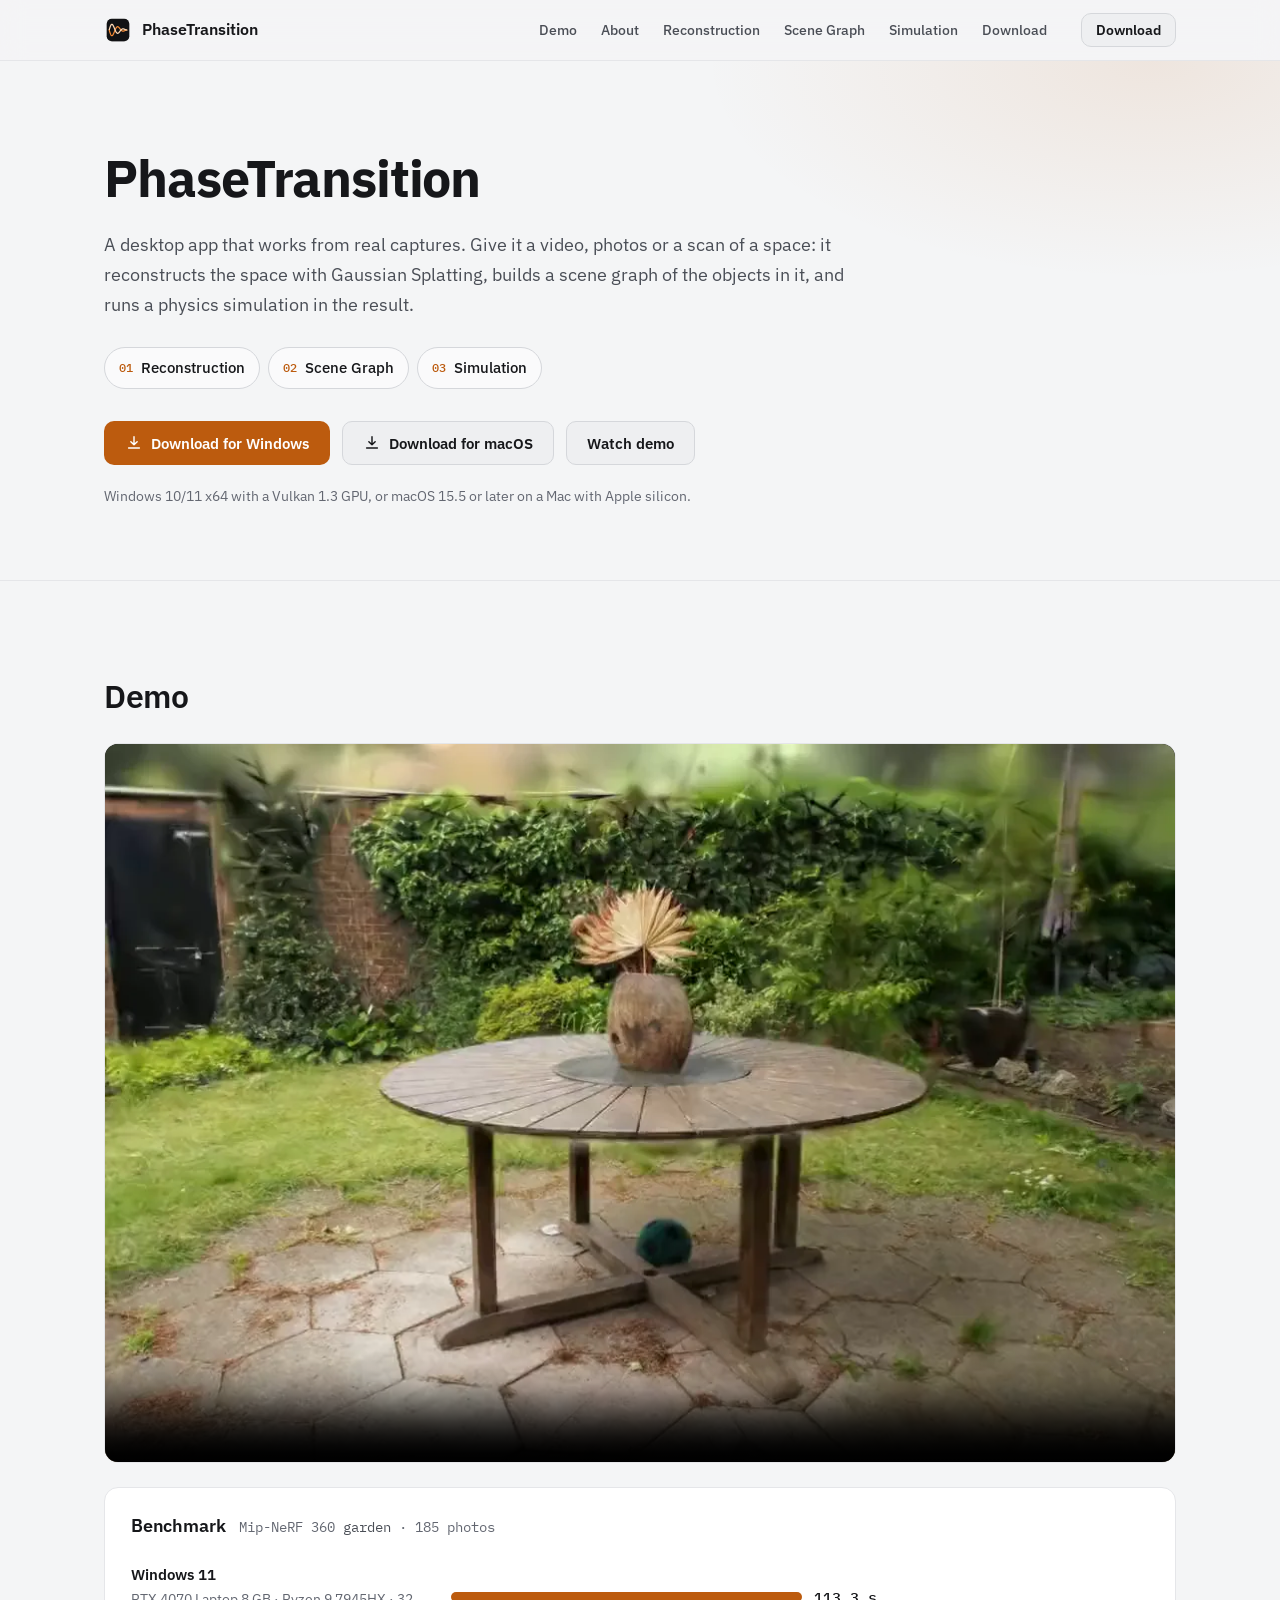
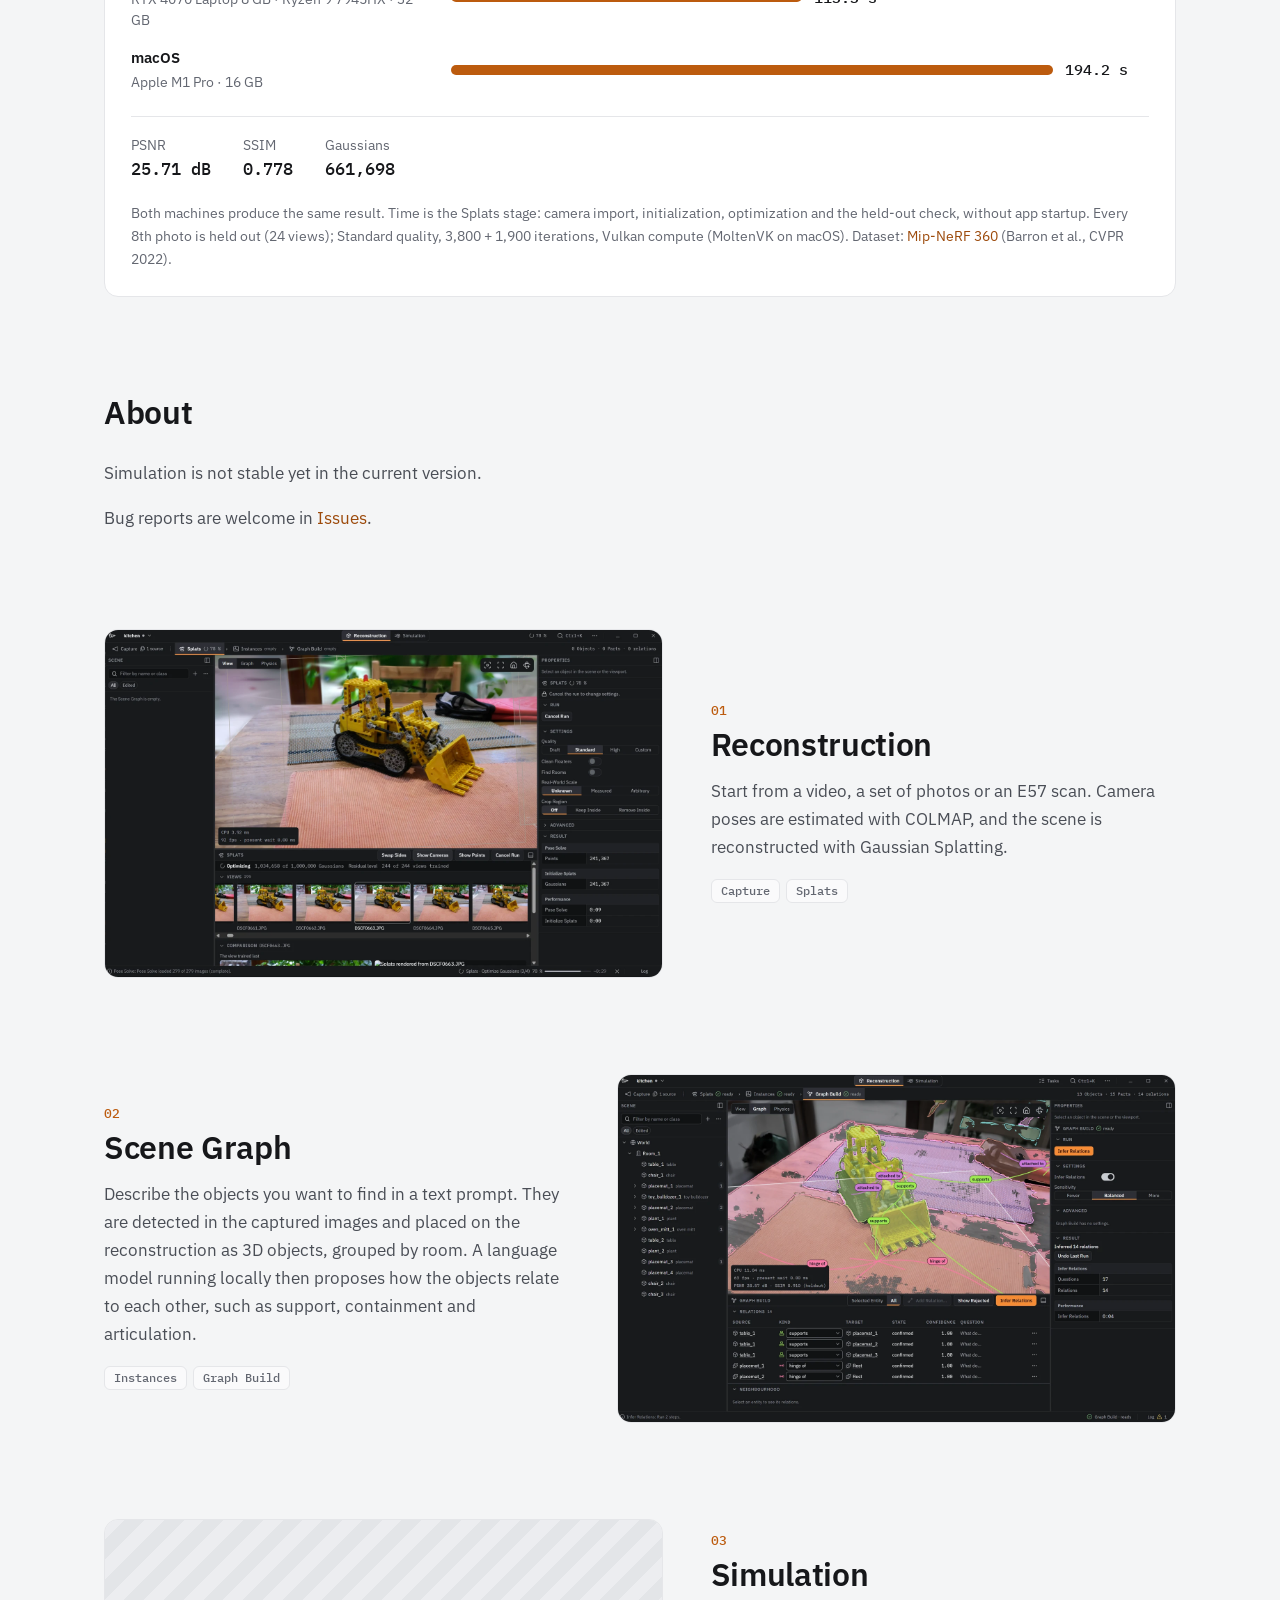
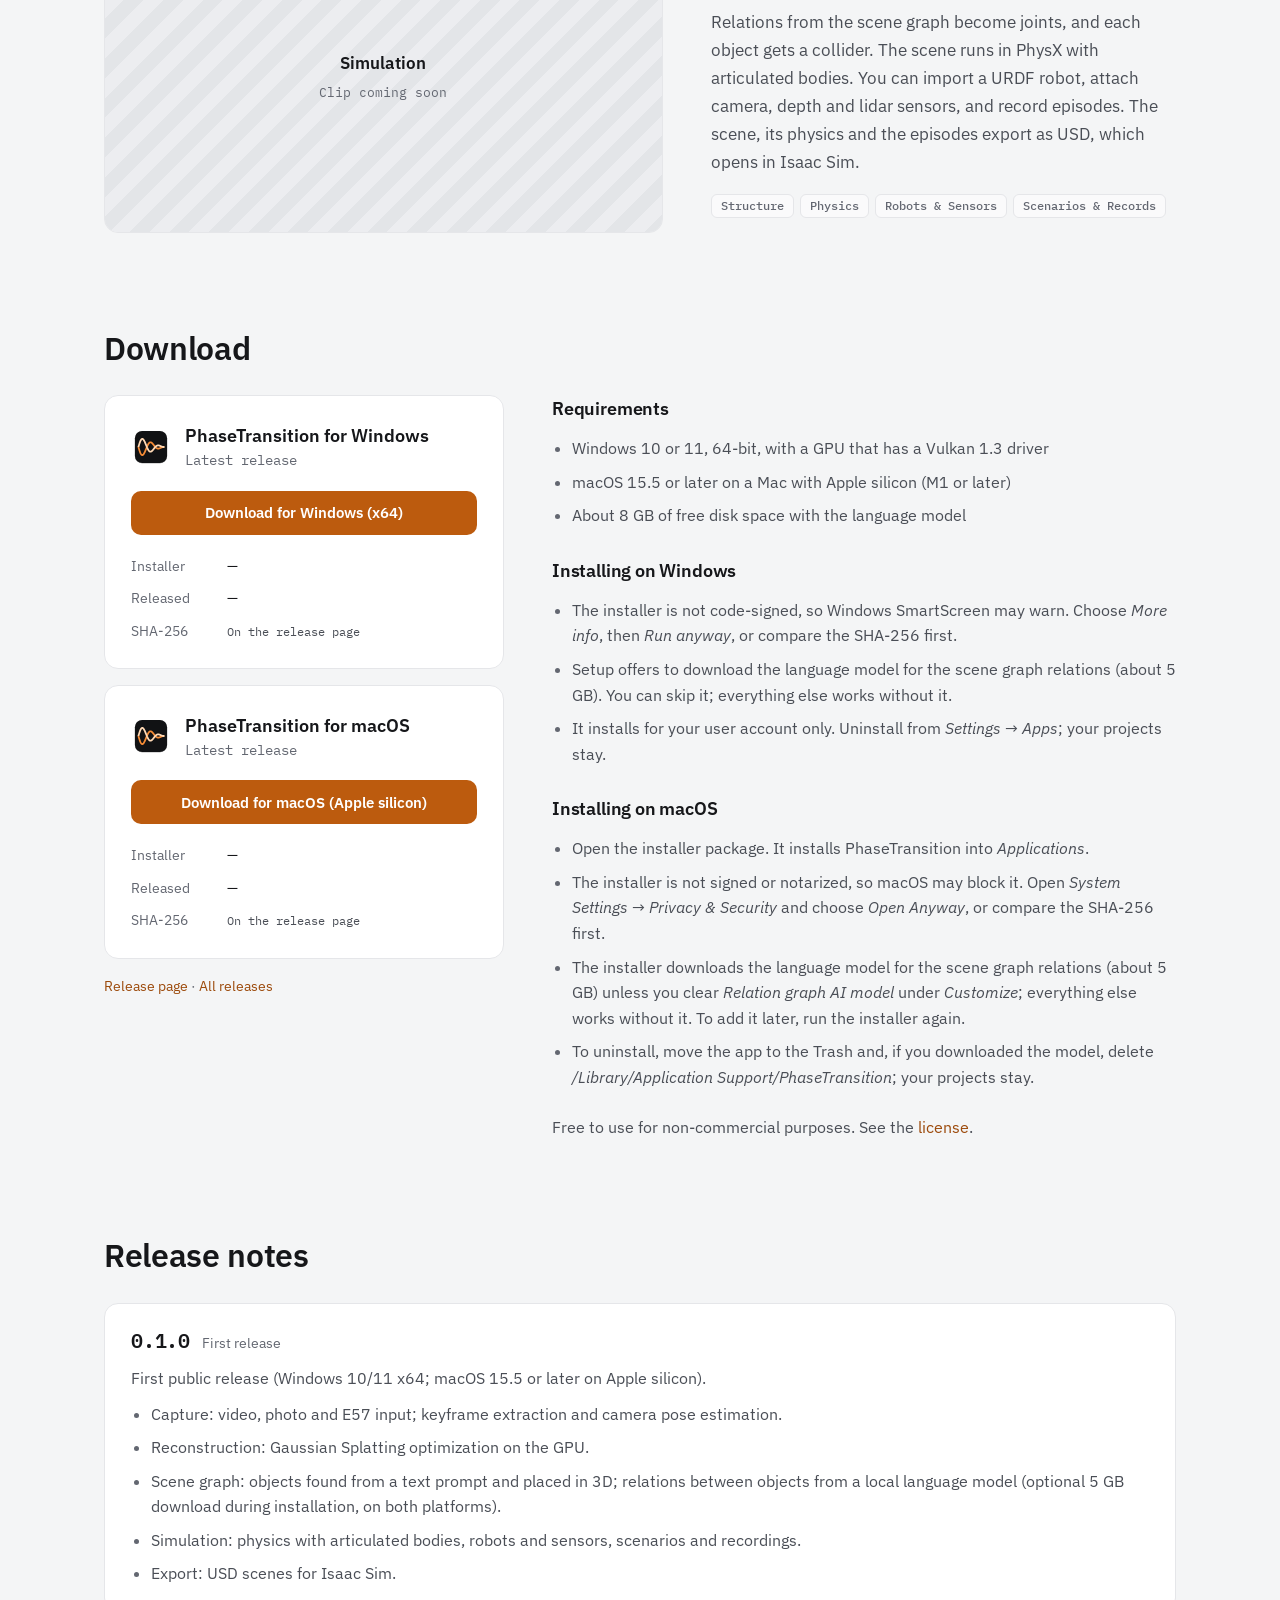
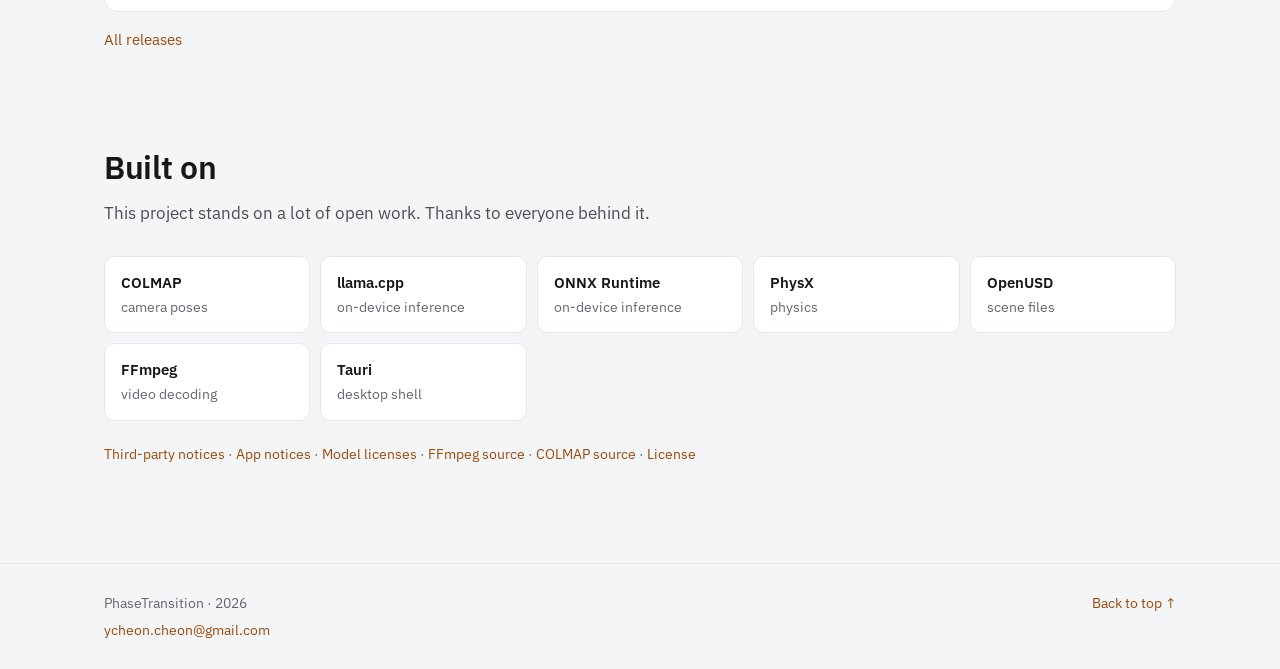
==== commit f6e2b910: "Project page with the macOS card; installers named by operating system The page from the app's Produ" ====
--- a/docs/index.html
+++ b/docs/index.html
@@ -4,7 +4,7 @@
   <meta charset="utf-8">
   <meta name="viewport" content="width=device-width, initial-scale=1">
   <title>PhaseTransition</title>
-  <meta name="description" content="Reconstruct a room from a video, build a scene graph of what is in it, and run a physics simulation in it.">
+  <meta name="description" content="Reconstruct a real space with Gaussian Splatting, build a scene graph of the objects in it, and run a physics simulation in it.">
   <meta property="og:title" content="PhaseTransition">
   <meta property="og:description" content="Reconstruction, scene graph and simulation in one desktop app.">
   <meta property="og:type" content="website">
@@ -34,7 +34,7 @@
       <a href="#simulation">Simulation</a>
       <a href="#download">Download</a>
     </nav>
-    <a class="button button--secondary button--small" href="https://github.com/chanchoen/PhaseTransition/releases/latest" data-download>Download</a>
+    <a class="button button--secondary button--small" href="#download">Download</a>
   </div>
 </header>
 
@@ -43,20 +43,24 @@
   <section class="hero">
     <div class="hero__inner">
       <h1>PhaseTransition</h1>
-      <p class="hero__lede">A desktop app I built to try one thing end to end: reconstruct a room from a video, build a scene graph of the objects in it, and run a physics simulation in the result.</p>
+      <p class="hero__lede">A desktop app that works from real captures. Give it a video, photos or a scan of a space: it reconstructs the space with Gaussian Splatting, builds a scene graph of the objects in it, and runs a physics simulation in the result.</p>
       <ol class="hero__parts" aria-label="Parts">
         <li><a href="#reconstruction">Reconstruction</a></li>
         <li><a href="#scene-graph">Scene Graph</a></li>
         <li><a href="#simulation">Simulation</a></li>
       </ol>
       <div class="hero__actions">
-        <a class="button button--primary" href="https://github.com/chanchoen/PhaseTransition/releases/latest" data-download>
+        <a class="button button--primary" href="https://github.com/chanchoen/PhaseTransition/releases/latest" data-download data-platform-button="windows">
           <svg viewBox="0 0 20 20" aria-hidden="true"><path d="M10 3v9m0 0-3.5-3.5M10 12l3.5-3.5M4 15.5h12" fill="none" stroke="currentColor" stroke-width="1.6" stroke-linecap="round" stroke-linejoin="round"/></svg>
           Download for Windows
         </a>
+        <a class="button button--secondary" href="https://github.com/chanchoen/PhaseTransition/releases/latest" data-download-mac data-platform-button="mac">
+          <svg viewBox="0 0 20 20" aria-hidden="true"><path d="M10 3v9m0 0-3.5-3.5M10 12l3.5-3.5M4 15.5h12" fill="none" stroke="currentColor" stroke-width="1.6" stroke-linecap="round" stroke-linejoin="round"/></svg>
+          Download for macOS
+        </a>
         <a class="button button--secondary" href="#demo">Watch demo</a>
       </div>
-      <p class="hero__meta" data-os-note>Windows 10/11 x64 with a Vulkan 1.3 GPU. macOS later.</p>
+      <p class="hero__meta">Windows 10/11 x64 with a Vulkan 1.3 GPU, or macOS 15.5 or later on a Mac with Apple silicon.</p>
     </div>
   </section>
 
@@ -99,8 +103,8 @@
       <h2 id="about-title">About</h2>
     </div>
     <div class="prose">
-      <p>I wanted to see how far one app could go from a casual capture of a room to something you can simulate. PhaseTransition is the result: it chains reconstruction, a scene graph and a physics simulation, and keeps them in one project so each part can use what the previous one found.</p>
-      <p>It runs locally on your own GPU and needs no account. Expect rough edges; bug reports are welcome in <a href="https://github.com/chanchoen/PhaseTransition/issues" data-repo-link="issues">Issues</a>.</p>
+      <p>Simulation is not stable yet in the current version.</p>
+      <p>Bug reports are welcome in <a href="https://github.com/chanchoen/PhaseTransition/issues" data-repo-link="issues">Issues</a>.</p>
     </div>
   </section>
 
@@ -112,7 +116,7 @@
       <div class="part__text">
         <p class="part__index">01</p>
         <h2 id="reconstruction-title">Reconstruction</h2>
-        <p>Start from a video, a folder of photos or an E57 scan. Keyframes are picked from the video and camera poses are solved with COLMAP, which comes with the installer. The room is then reconstructed as Gaussian Splatting on the GPU with Vulkan compute shaders, and checked against held-out views.</p>
+        <p>Start from a video, a set of photos or an E57 scan. Camera poses are estimated with COLMAP, and the scene is reconstructed with Gaussian Splatting.</p>
         <ul class="part__stages" aria-label="Stages"><li>Capture</li><li>Splats</li></ul>
       </div>
     </article>
@@ -126,7 +130,7 @@
       <div class="part__text">
         <p class="part__index">02</p>
         <h2 id="scene-graph-title">Scene Graph</h2>
-        <p>Name the objects you are looking for, such as a chair, a door or a cabinet. They are found in the captured images and placed on the reconstruction as 3D objects, grouped by room. A language model running locally then proposes how the objects relate: what supports what, what is inside, what is hinged or slides.</p>
+        <p>Describe the objects you want to find in a text prompt. They are detected in the captured images and placed on the reconstruction as 3D objects, grouped by room. A language model running locally then proposes how the objects relate to each other, such as support, containment and articulation.</p>
         <ul class="part__stages" aria-label="Stages"><li>Instances</li><li>Graph Build</li></ul>
       </div>
     </article>
@@ -151,36 +155,60 @@
       <h2 id="download-title">Download</h2>
     </div>
     <div class="download">
-      <div class="card download__card">
-        <div class="download__title">
-          <img src="assets/img/app_icon.svg" alt="" width="40" height="40">
-          <div>
-            <p class="download__product">PhaseTransition for Windows</p>
-            <p class="download__version" data-release-version>Latest release</p>
+      <div class="download__cards">
+        <div class="card download__card" data-platform="windows">
+          <div class="download__title">
+            <img src="assets/img/app_icon.svg" alt="" width="40" height="40">
+            <div>
+              <p class="download__product">PhaseTransition for Windows</p>
+              <p class="download__version" data-release-version>Latest release</p>
+            </div>
           </div>
-        </div>
-        <a class="button button--primary button--block" href="https://github.com/chanchoen/PhaseTransition/releases/latest" data-download>Download for Windows (x64)</a>
-        <dl class="download__facts">
-          <div><dt>Installer</dt><dd data-release-size>—</dd></div>
-          <div><dt>Released</dt><dd data-release-date>—</dd></div>
-          <div class="download__sha"><dt>SHA-256</dt><dd><code data-release-sha>On the release page</code></dd></div>
-        </dl>
+          <a class="button button--primary button--block" href="https://github.com/chanchoen/PhaseTransition/releases/latest" data-download>Download for Windows (x64)</a>
+          <dl class="download__facts">
+            <div><dt>Installer</dt><dd data-release-size>—</dd></div>
+            <div><dt>Released</dt><dd data-release-date>—</dd></div>
+            <div class="download__sha"><dt>SHA-256</dt><dd><code data-release-sha>On the release page</code></dd></div>
+          </dl>
+        </div>
+        <div class="card download__card" data-platform="mac">
+          <div class="download__title">
+            <img src="assets/img/app_icon.svg" alt="" width="40" height="40">
+            <div>
+              <p class="download__product">PhaseTransition for macOS</p>
+              <p class="download__version" data-release-version>Latest release</p>
+            </div>
+          </div>
+          <a class="button button--primary button--block" href="https://github.com/chanchoen/PhaseTransition/releases/latest" data-download-mac>Download for macOS (Apple silicon)</a>
+          <dl class="download__facts">
+            <div><dt>Installer</dt><dd data-release-size>—</dd></div>
+            <div><dt>Released</dt><dd data-release-date>—</dd></div>
+            <div class="download__sha"><dt>SHA-256</dt><dd><code data-release-sha>On the release page</code></dd></div>
+          </dl>
+        </div>
         <p class="download__more"><a href="https://github.com/chanchoen/PhaseTransition/releases/latest" data-repo-link="releases/latest">Release page</a> · <a href="https://github.com/chanchoen/PhaseTransition/releases" data-repo-link="releases">All releases</a></p>
       </div>
       <div class="download__info">
         <h3>Requirements</h3>
         <ul class="list">
-          <li>Windows 10 or 11, 64-bit</li>
-          <li>A GPU with a Vulkan 1.3 driver</li>
+          <li>Windows 10 or 11, 64-bit, with a GPU that has a Vulkan 1.3 driver</li>
+          <li>macOS 15.5 or later on a Mac with Apple silicon (M1 or later)</li>
           <li>About 8 GB of free disk space with the language model</li>
         </ul>
-        <h3>Notes on installing</h3>
+        <h3>Installing on Windows</h3>
         <ul class="list">
           <li>The installer is not code-signed, so Windows SmartScreen may warn. Choose <em>More info</em>, then <em>Run anyway</em>, or compare the SHA-256 first.</li>
           <li>Setup offers to download the language model for the scene graph relations (about 5 GB). You can skip it; everything else works without it.</li>
           <li>It installs for your user account only. Uninstall from <em>Settings → Apps</em>; your projects stay.</li>
-          <li>Free to use for non-commercial purposes. See the <a href="legal/EULA.txt">license</a>.</li>
-        </ul>
+        </ul>
+        <h3>Installing on macOS</h3>
+        <ul class="list">
+          <li>Open the installer package. It installs PhaseTransition into <em>Applications</em>.</li>
+          <li>The installer is not signed or notarized, so macOS may block it. Open <em>System Settings → Privacy &amp; Security</em> and choose <em>Open Anyway</em>, or compare the SHA-256 first.</li>
+          <li>The installer downloads the language model for the scene graph relations (about 5 GB) unless you clear <em>Relation graph AI model</em> under <em>Customize</em>; everything else works without it. To add it later, run the installer again.</li>
+          <li>To uninstall, move the app to the Trash and, if you downloaded the model, delete <em>/Library/Application Support/PhaseTransition</em>; your projects stay.</li>
+        </ul>
+        <p>Free to use for non-commercial purposes. See the <a href="legal/EULA.txt">license</a>.</p>
       </div>
     </div>
   </section>
@@ -192,11 +220,11 @@
     <div class="releases" data-releases>
       <article class="release card">
         <header class="release__head"><h3>0.1.0</h3><span class="release__tag">First release</span></header>
-        <p>First public release (Windows 10/11 x64).</p>
+        <p>First public release (Windows 10/11 x64; macOS 15.5 or later on Apple silicon).</p>
         <ul class="list">
           <li>Capture: video, photo and E57 input; keyframe extraction and camera pose estimation.</li>
           <li>Reconstruction: Gaussian Splatting optimization on the GPU.</li>
-          <li>Scene graph: objects found from a text prompt and placed in 3D; relations between objects from a local language model (optional 5 GB download during setup).</li>
+          <li>Scene graph: objects found from a text prompt and placed in 3D; relations between objects from a local language model (optional 5 GB download during installation, on both platforms).</li>
           <li>Simulation: physics with articulated bodies, robots and sensors, scenarios and recordings.</li>
           <li>Export: USD scenes for Isaac Sim.</li>
         </ul>
--- a/docs/assets/css/site.css
+++ b/docs/assets/css/site.css
@@ -279,7 +279,8 @@
 .bench__note { color: var(--text-3); font-size: 14px; line-height: 1.65; }
 
 .download { display: grid; grid-template-columns: minmax(0, 400px) 1fr; gap: 48px; align-items: start; }
-.download__card { display: grid; gap: 20px; padding: 26px; position: sticky; top: calc(var(--nav-h) + 24px); }
+.download__cards { display: grid; gap: 16px; position: sticky; top: calc(var(--nav-h) + 24px); }
+.download__card { display: grid; gap: 20px; padding: 26px; }
 .download__title { display: flex; align-items: center; gap: 14px; }
 .download__product { font-weight: 600; font-size: 18px; }
 .download__version { color: var(--text-3); font: 400 14px/1.4 var(--font-mono); }
@@ -291,7 +292,7 @@
 .download__more, .download__mac { font-size: 14px; color: var(--text-3); }
 .download__info h3 { font-size: 18px; margin: 28px 0 12px; }
 .download__info h3:first-child { margin-top: 0; }
-.download__info > p { color: var(--text-2); }
+.download__info > p { color: var(--text-2); margin-top: 24px; }
 
 .list { display: grid; gap: 8px; margin: 0; padding-left: 20px; color: var(--text-2); }
 .list li::marker { color: var(--text-3); }
@@ -331,7 +332,7 @@
   .nav__links { display: none; }
   .nav__inner > .button { margin-left: auto; }
   .download { grid-template-columns: 1fr; gap: 32px; }
-  .download__card { position: static; }
+  .download__cards { position: static; }
   .part, .part--flip { grid-template-columns: 1fr; gap: 20px; }
   .part--flip .media { order: 0; }
 }
